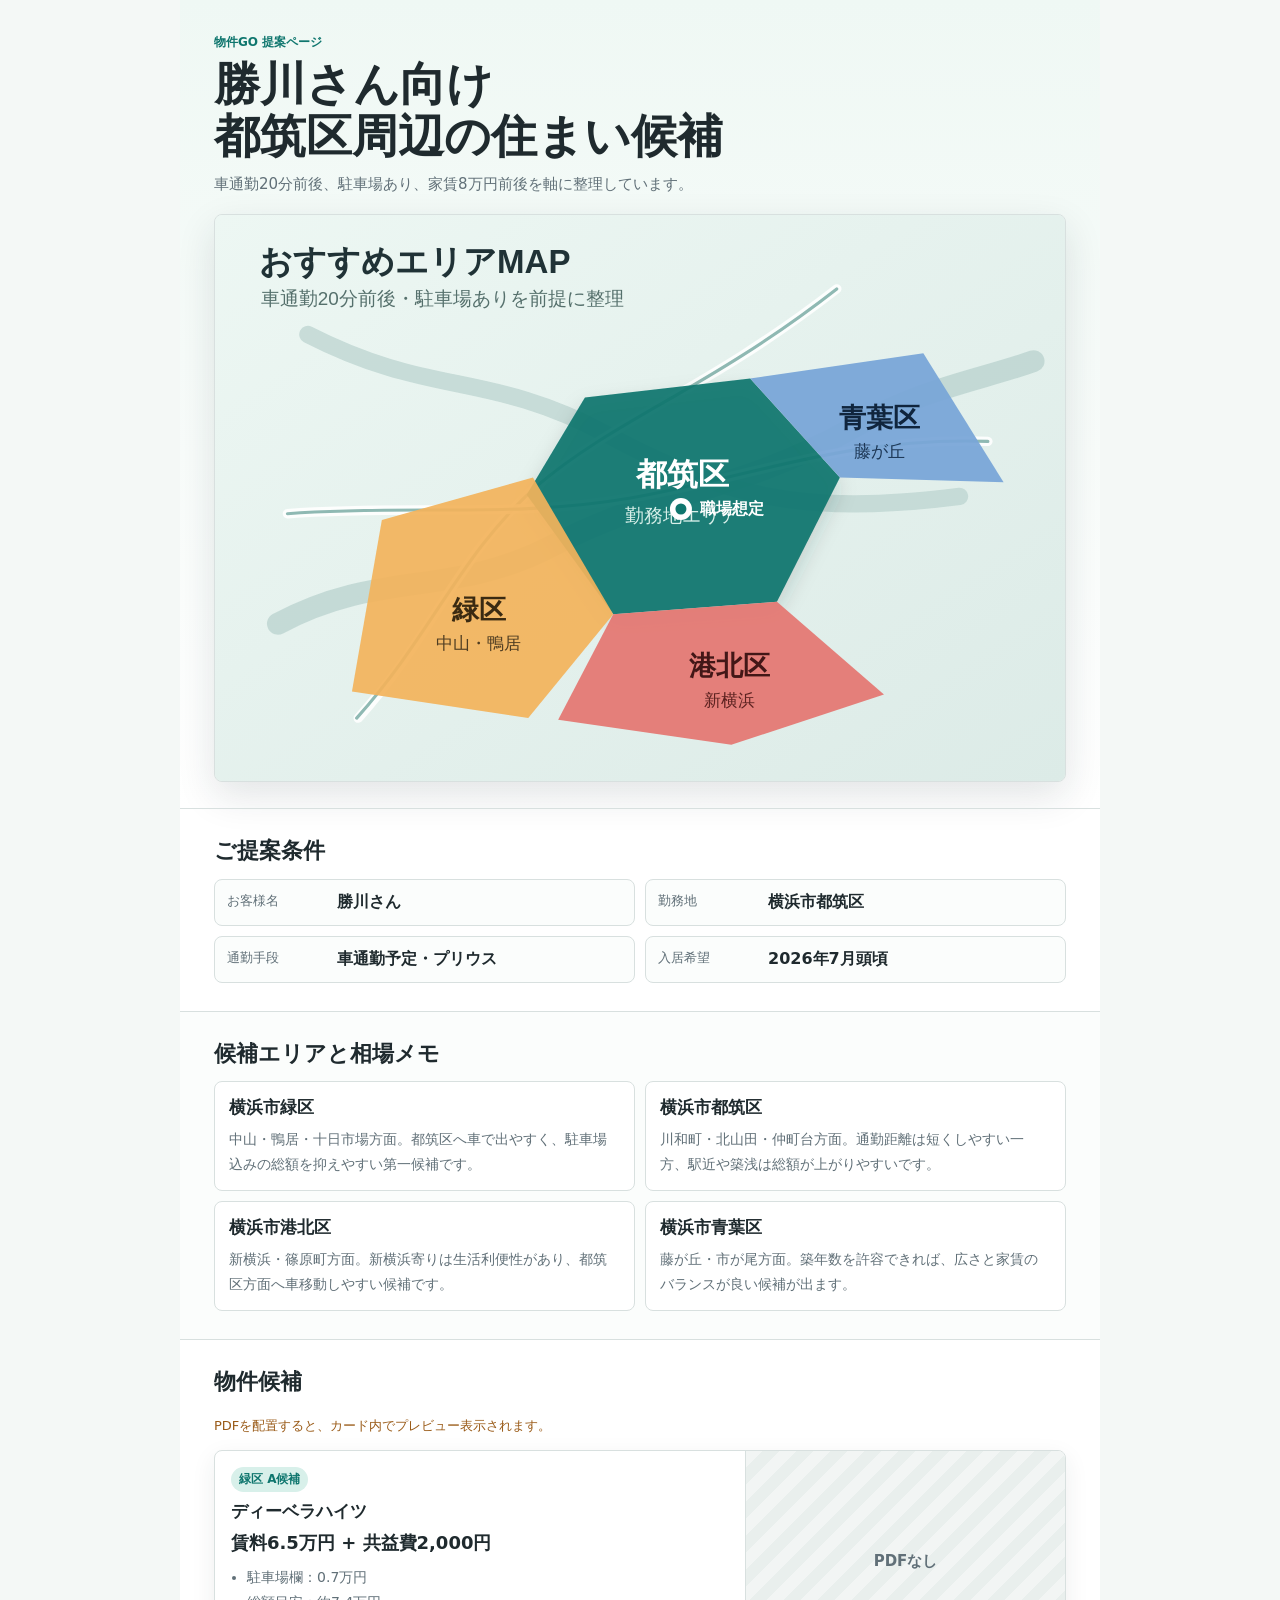
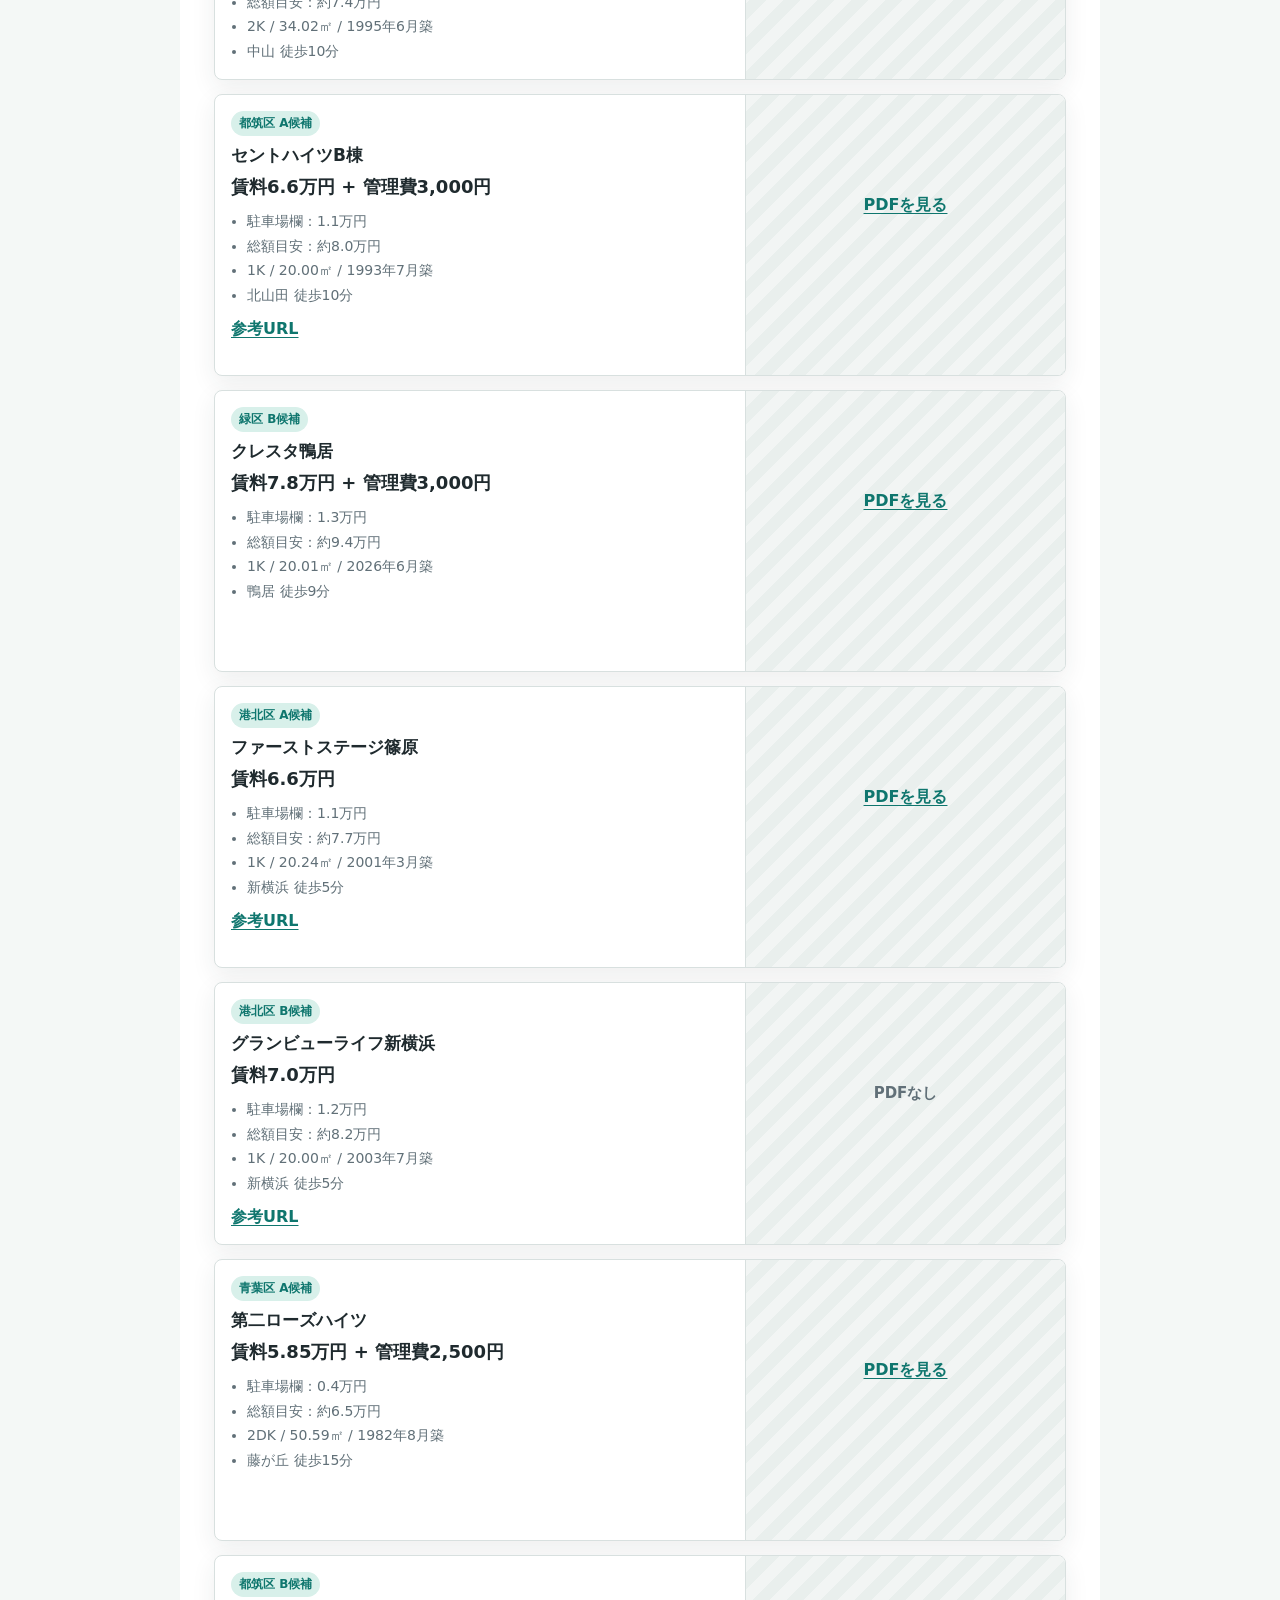
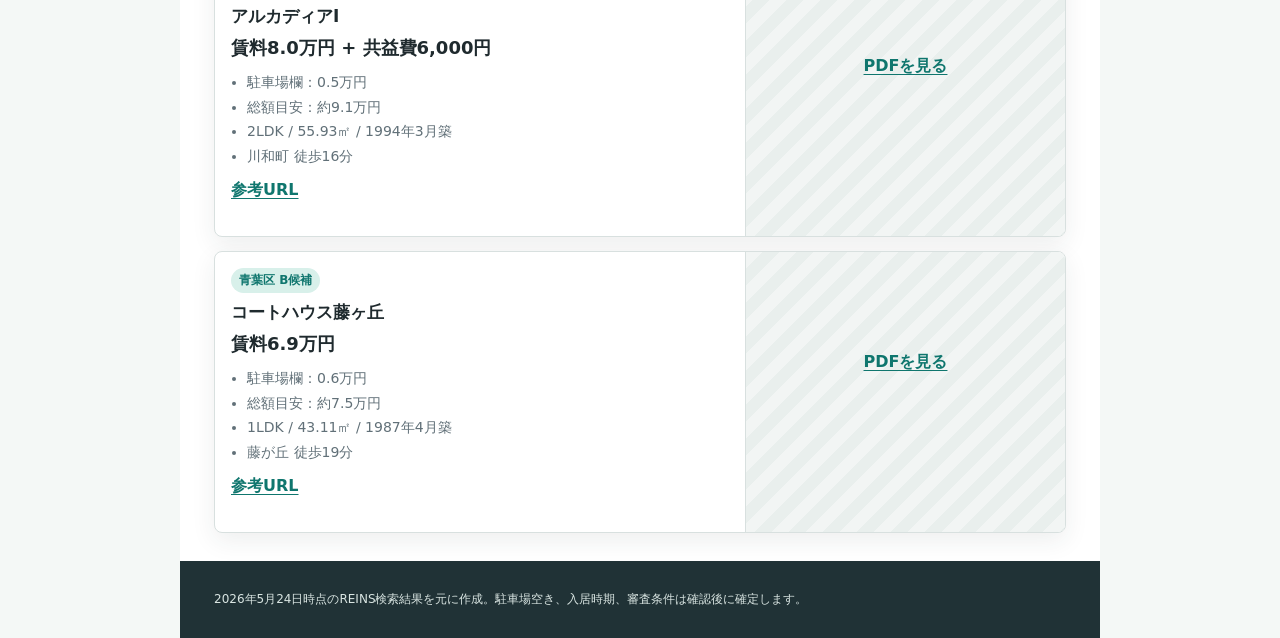
==== index.html @ 859c3dc0 "move proposal page to root" ====
<!doctype html>
<html lang="ja">
  <head>
    <meta charset="utf-8" />
    <meta name="viewport" content="width=device-width, initial-scale=1" />
    <title>勝川さん 物件提案ページ</title>
    <meta
      name="description"
      content="横浜市都筑区勤務予定の勝川さん向け、車通勤・駐車場あり物件の提案ページ。"
    />
    <link rel="stylesheet" href="./styles.css" />
  </head>
  <body>
    <main class="page">
      <header class="hero">
        <div class="hero__copy">
          <p class="eyebrow">物件GO 提案ページ</p>
          <h1>勝川さん向け<br />都筑区周辺の住まい候補</h1>
          <p class="lead">車通勤20分前後、駐車場あり、家賃8万円前後を軸に整理しています。</p>
        </div>
        <img
          class="area-map"
          src="./assets/area-map.svg"
          alt="都筑区を中心に緑区、港北区、青葉区の候補エリアを示した地図"
        />
      </header>

      <section class="summary" aria-labelledby="summary-title">
        <h2 id="summary-title">ご提案条件</h2>
        <dl class="info-grid">
          <div>
            <dt>お客様名</dt>
            <dd>勝川さん</dd>
          </div>
          <div>
            <dt>勤務地</dt>
            <dd>横浜市都筑区</dd>
          </div>
          <div>
            <dt>通勤手段</dt>
            <dd>車通勤予定・プリウス</dd>
          </div>
          <div>
            <dt>入居希望</dt>
            <dd>2026年7月頭頃</dd>
          </div>
        </dl>
      </section>

      <section class="memo" aria-labelledby="area-title">
        <h2 id="area-title">候補エリアと相場メモ</h2>
        <div class="area-list">
          <article>
            <h3>横浜市緑区</h3>
            <p>中山・鴨居・十日市場方面。都筑区へ車で出やすく、駐車場込みの総額を抑えやすい第一候補です。</p>
          </article>
          <article>
            <h3>横浜市都筑区</h3>
            <p>川和町・北山田・仲町台方面。通勤距離は短くしやすい一方、駅近や築浅は総額が上がりやすいです。</p>
          </article>
          <article>
            <h3>横浜市港北区</h3>
            <p>新横浜・篠原町方面。新横浜寄りは生活利便性があり、都筑区方面へ車移動しやすい候補です。</p>
          </article>
          <article>
            <h3>横浜市青葉区</h3>
            <p>藤が丘・市が尾方面。築年数を許容できれば、広さと家賃のバランスが良い候補が出ます。</p>
          </article>
        </div>
      </section>

      <section class="properties" aria-labelledby="properties-title">
        <div class="section-head">
          <h2 id="properties-title">物件候補</h2>
          <p>PDFを配置すると、カード内でプレビュー表示されます。</p>
        </div>

        <div class="property-list">
          <article class="property-card">
            <div class="property-card__body">
              <p class="tag">緑区 A候補</p>
              <h3>ディーベラハイツ</h3>
              <p class="price">賃料6.5万円 + 共益費2,000円</p>
              <ul>
                <li>駐車場欄：0.7万円</li>
                <li>総額目安：約7.4万円</li>
                <li>2K / 34.02㎡ / 1995年6月築</li>
                <li>中山 徒歩10分</li>
              </ul>
            </div>
            <div class="pdf-box">
              <p class="pdf-empty">PDFなし</p>
            </div>
          </article>

          <article class="property-card">
            <div class="property-card__body">
              <p class="tag">都筑区 A候補</p>
              <h3>セントハイツB棟</h3>
              <p class="price">賃料6.6万円 + 管理費3,000円</p>
              <ul>
                <li>駐車場欄：1.1万円</li>
                <li>総額目安：約8.0万円</li>
                <li>1K / 20.00㎡ / 1993年7月築</li>
                <li>北山田 徒歩10分</li>
              </ul>
              <a class="text-link" href="https://www.housecom.jp/room_3394426/">参考URL</a>
            </div>
            <div class="pdf-box">
              <object data="./assets/pdfs/saint-heights-b.pdf" type="application/pdf">
                <a href="./assets/pdfs/saint-heights-b.pdf">PDFを見る</a>
              </object>
            </div>
          </article>

          <article class="property-card">
            <div class="property-card__body">
              <p class="tag">緑区 B候補</p>
              <h3>クレスタ鴨居</h3>
              <p class="price">賃料7.8万円 + 管理費3,000円</p>
              <ul>
                <li>駐車場欄：1.3万円</li>
                <li>総額目安：約9.4万円</li>
                <li>1K / 20.01㎡ / 2026年6月築</li>
                <li>鴨居 徒歩9分</li>
              </ul>
            </div>
            <div class="pdf-box">
              <object data="./assets/pdfs/cresta-kamoi.pdf" type="application/pdf">
                <a href="./assets/pdfs/cresta-kamoi.pdf">PDFを見る</a>
              </object>
            </div>
          </article>

          <article class="property-card">
            <div class="property-card__body">
              <p class="tag">港北区 A候補</p>
              <h3>ファーストステージ篠原</h3>
              <p class="price">賃料6.6万円</p>
              <ul>
                <li>駐車場欄：1.1万円</li>
                <li>総額目安：約7.7万円</li>
                <li>1K / 20.24㎡ / 2001年3月築</li>
                <li>新横浜 徒歩5分</li>
              </ul>
              <a class="text-link" href="https://www.chintaistyle.jp/result/detail-close_714072592343.html">参考URL</a>
            </div>
            <div class="pdf-box">
              <object data="./assets/pdfs/first-stage-shinohara.pdf" type="application/pdf">
                <a href="./assets/pdfs/first-stage-shinohara.pdf">PDFを見る</a>
              </object>
            </div>
          </article>

          <article class="property-card">
            <div class="property-card__body">
              <p class="tag">港北区 B候補</p>
              <h3>グランビューライフ新横浜</h3>
              <p class="price">賃料7.0万円</p>
              <ul>
                <li>駐車場欄：1.2万円</li>
                <li>総額目安：約8.2万円</li>
                <li>1K / 20.00㎡ / 2003年7月築</li>
                <li>新横浜 徒歩5分</li>
              </ul>
              <a class="text-link" href="https://www.next-life.co.jp/rooms/359349/">参考URL</a>
            </div>
            <div class="pdf-box">
              <p class="pdf-empty">PDFなし</p>
            </div>
          </article>

          <article class="property-card">
            <div class="property-card__body">
              <p class="tag">青葉区 A候補</p>
              <h3>第二ローズハイツ</h3>
              <p class="price">賃料5.85万円 + 管理費2,500円</p>
              <ul>
                <li>駐車場欄：0.4万円</li>
                <li>総額目安：約6.5万円</li>
                <li>2DK / 50.59㎡ / 1982年8月築</li>
                <li>藤が丘 徒歩15分</li>
              </ul>
            </div>
            <div class="pdf-box">
              <object data="./assets/pdfs/daini-rose-heights.pdf" type="application/pdf">
                <a href="./assets/pdfs/daini-rose-heights.pdf">PDFを見る</a>
              </object>
            </div>
          </article>

          <article class="property-card">
            <div class="property-card__body">
              <p class="tag">都筑区 B候補</p>
              <h3>アルカディアI</h3>
              <p class="price">賃料8.0万円 + 共益費6,000円</p>
              <ul>
                <li>駐車場欄：0.5万円</li>
                <li>総額目安：約9.1万円</li>
                <li>2LDK / 55.93㎡ / 1994年3月築</li>
                <li>川和町 徒歩16分</li>
              </ul>
              <a class="text-link" href="https://www.next-life.co.jp/articles/66380/">参考URL</a>
            </div>
            <div class="pdf-box">
              <object data="./assets/pdfs/arcadia-i.pdf" type="application/pdf">
                <a href="./assets/pdfs/arcadia-i.pdf">PDFを見る</a>
              </object>
            </div>
          </article>

          <article class="property-card">
            <div class="property-card__body">
              <p class="tag">青葉区 B候補</p>
              <h3>コートハウス藤ヶ丘</h3>
              <p class="price">賃料6.9万円</p>
              <ul>
                <li>駐車場欄：0.6万円</li>
                <li>総額目安：約7.5万円</li>
                <li>1LDK / 43.11㎡ / 1987年4月築</li>
                <li>藤が丘 徒歩19分</li>
              </ul>
              <a class="text-link" href="https://airdoor.jp/building/115232">参考URL</a>
            </div>
            <div class="pdf-box">
              <object data="./assets/pdfs/court-house-fujigaoka.pdf" type="application/pdf">
                <a href="./assets/pdfs/court-house-fujigaoka.pdf">PDFを見る</a>
              </object>
            </div>
          </article>
        </div>
      </section>

      <footer class="footer">
        <p>2026年5月24日時点のREINS検索結果を元に作成。駐車場空き、入居時期、審査条件は確認後に確定します。</p>
      </footer>
    </main>
  </body>
</html>
---- styles.css ----
:root {
  color-scheme: light;
  --ink: #1f2a2e;
  --muted: #617078;
  --line: #d8e0df;
  --paper: #ffffff;
  --wash: #f4f8f6;
  --accent: #0f766e;
  --accent-soft: #d8f0ea;
  --warn: #9a5b18;
  --shadow: 0 14px 38px rgba(24, 45, 48, 0.12);
}

* {
  box-sizing: border-box;
}

html {
  font-family: "Hiragino Sans", "Yu Gothic", "Meiryo", system-ui, sans-serif;
  background: var(--wash);
  color: var(--ink);
}

body {
  margin: 0;
}

a {
  color: var(--accent);
  text-decoration-thickness: 0.08em;
  text-underline-offset: 0.18em;
}

.page {
  width: min(100%, 920px);
  margin: 0 auto;
  background: var(--paper);
  min-height: 100vh;
}

.hero {
  padding: 24px 18px 18px;
  background: linear-gradient(180deg, #eff8f4 0%, #ffffff 100%);
}

.hero__copy {
  margin-bottom: 16px;
}

.eyebrow {
  margin: 0 0 8px;
  color: var(--accent);
  font-size: 12px;
  font-weight: 700;
}

h1,
h2,
h3,
p {
  margin-top: 0;
}

h1 {
  margin-bottom: 10px;
  font-size: clamp(28px, 9vw, 46px);
  line-height: 1.12;
  letter-spacing: 0;
}

h2 {
  margin-bottom: 14px;
  font-size: 22px;
  line-height: 1.25;
  letter-spacing: 0;
}

h3 {
  margin-bottom: 8px;
  font-size: 17px;
  line-height: 1.35;
  letter-spacing: 0;
}

.lead {
  margin-bottom: 0;
  color: var(--muted);
  font-size: 15px;
  line-height: 1.7;
}

.area-map {
  display: block;
  width: 100%;
  height: auto;
  border: 1px solid var(--line);
  border-radius: 8px;
  box-shadow: var(--shadow);
  background: #eef5f2;
}

.summary,
.memo,
.properties,
.footer {
  padding: 22px 18px;
}

.summary {
  border-top: 1px solid var(--line);
}

.info-grid {
  display: grid;
  grid-template-columns: 1fr;
  gap: 10px;
  margin: 0;
}

.info-grid div {
  display: grid;
  grid-template-columns: 98px 1fr;
  gap: 12px;
  padding: 12px;
  border: 1px solid var(--line);
  border-radius: 8px;
  background: #fbfdfc;
}

dt {
  color: var(--muted);
  font-size: 13px;
}

dd {
  margin: 0;
  font-weight: 700;
}

.memo {
  background: #fbfdfc;
  border-top: 1px solid var(--line);
  border-bottom: 1px solid var(--line);
}

.area-list {
  display: grid;
  gap: 10px;
}

.area-list article {
  padding: 14px;
  border: 1px solid var(--line);
  border-radius: 8px;
  background: var(--paper);
}

.area-list p {
  margin-bottom: 0;
  color: var(--muted);
  font-size: 14px;
  line-height: 1.75;
}

.section-head {
  display: grid;
  gap: 6px;
  margin-bottom: 14px;
}

.section-head p {
  margin-bottom: 0;
  color: var(--warn);
  font-size: 13px;
  line-height: 1.6;
}

.property-list {
  display: grid;
  gap: 14px;
}

.property-card {
  overflow: hidden;
  border: 1px solid var(--line);
  border-radius: 8px;
  background: var(--paper);
  box-shadow: 0 8px 24px rgba(32, 52, 54, 0.08);
}

.property-card__body {
  padding: 16px;
}

.tag {
  display: inline-block;
  margin-bottom: 8px;
  padding: 4px 8px;
  border-radius: 999px;
  background: var(--accent-soft);
  color: var(--accent);
  font-size: 12px;
  font-weight: 700;
}

.price {
  margin-bottom: 10px;
  font-size: 18px;
  font-weight: 800;
}

ul {
  margin: 0;
  padding-left: 1.15em;
  color: var(--muted);
  font-size: 14px;
  line-height: 1.75;
}

.text-link {
  display: inline-block;
  margin-top: 12px;
  font-weight: 700;
}

.pdf-box {
  min-height: 220px;
  border-top: 1px solid var(--line);
  background: repeating-linear-gradient(
    135deg,
    #f2f5f4,
    #f2f5f4 12px,
    #e9efed 12px,
    #e9efed 24px
  );
}

.pdf-box object {
  display: block;
  width: 100%;
  height: 260px;
}

.pdf-box a {
  display: grid;
  min-height: 220px;
  place-items: center;
  padding: 16px;
  text-align: center;
  font-weight: 700;
}

.pdf-empty {
  display: grid;
  min-height: 220px;
  margin: 0;
  place-items: center;
  color: var(--muted);
  font-size: 15px;
  font-weight: 800;
}

.footer {
  background: #203236;
  color: #d9e5e2;
}

.footer p {
  margin-bottom: 0;
  font-size: 12px;
  line-height: 1.7;
}

@media (min-width: 720px) {
  .hero {
    padding: 34px 34px 26px;
  }

  .summary,
  .memo,
  .properties,
  .footer {
    padding: 28px 34px;
  }

  .info-grid {
    grid-template-columns: repeat(2, 1fr);
  }

  .area-list {
    grid-template-columns: repeat(2, 1fr);
  }

  .property-card {
    display: grid;
    grid-template-columns: minmax(0, 1fr) 320px;
  }

  .pdf-box {
    border-top: 0;
    border-left: 1px solid var(--line);
  }

  .pdf-box object {
    height: 100%;
    min-height: 280px;
  }
}
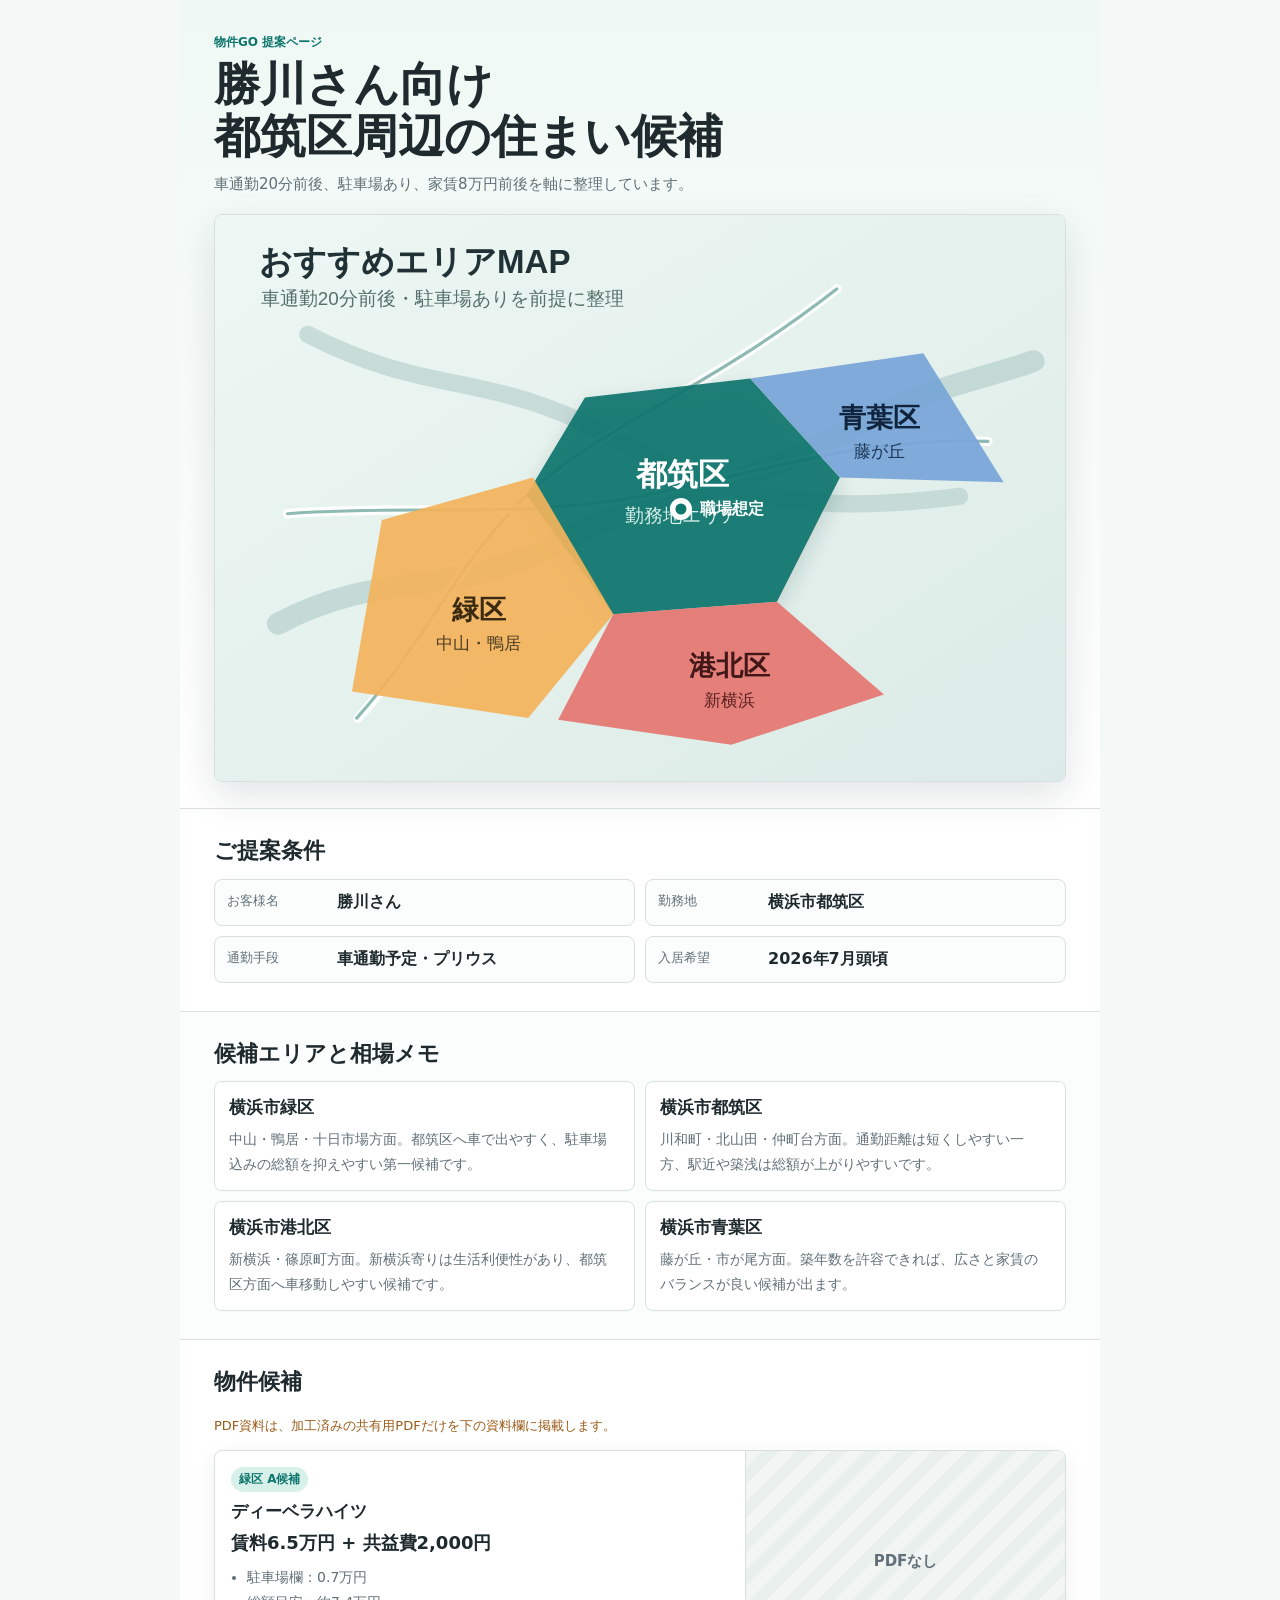
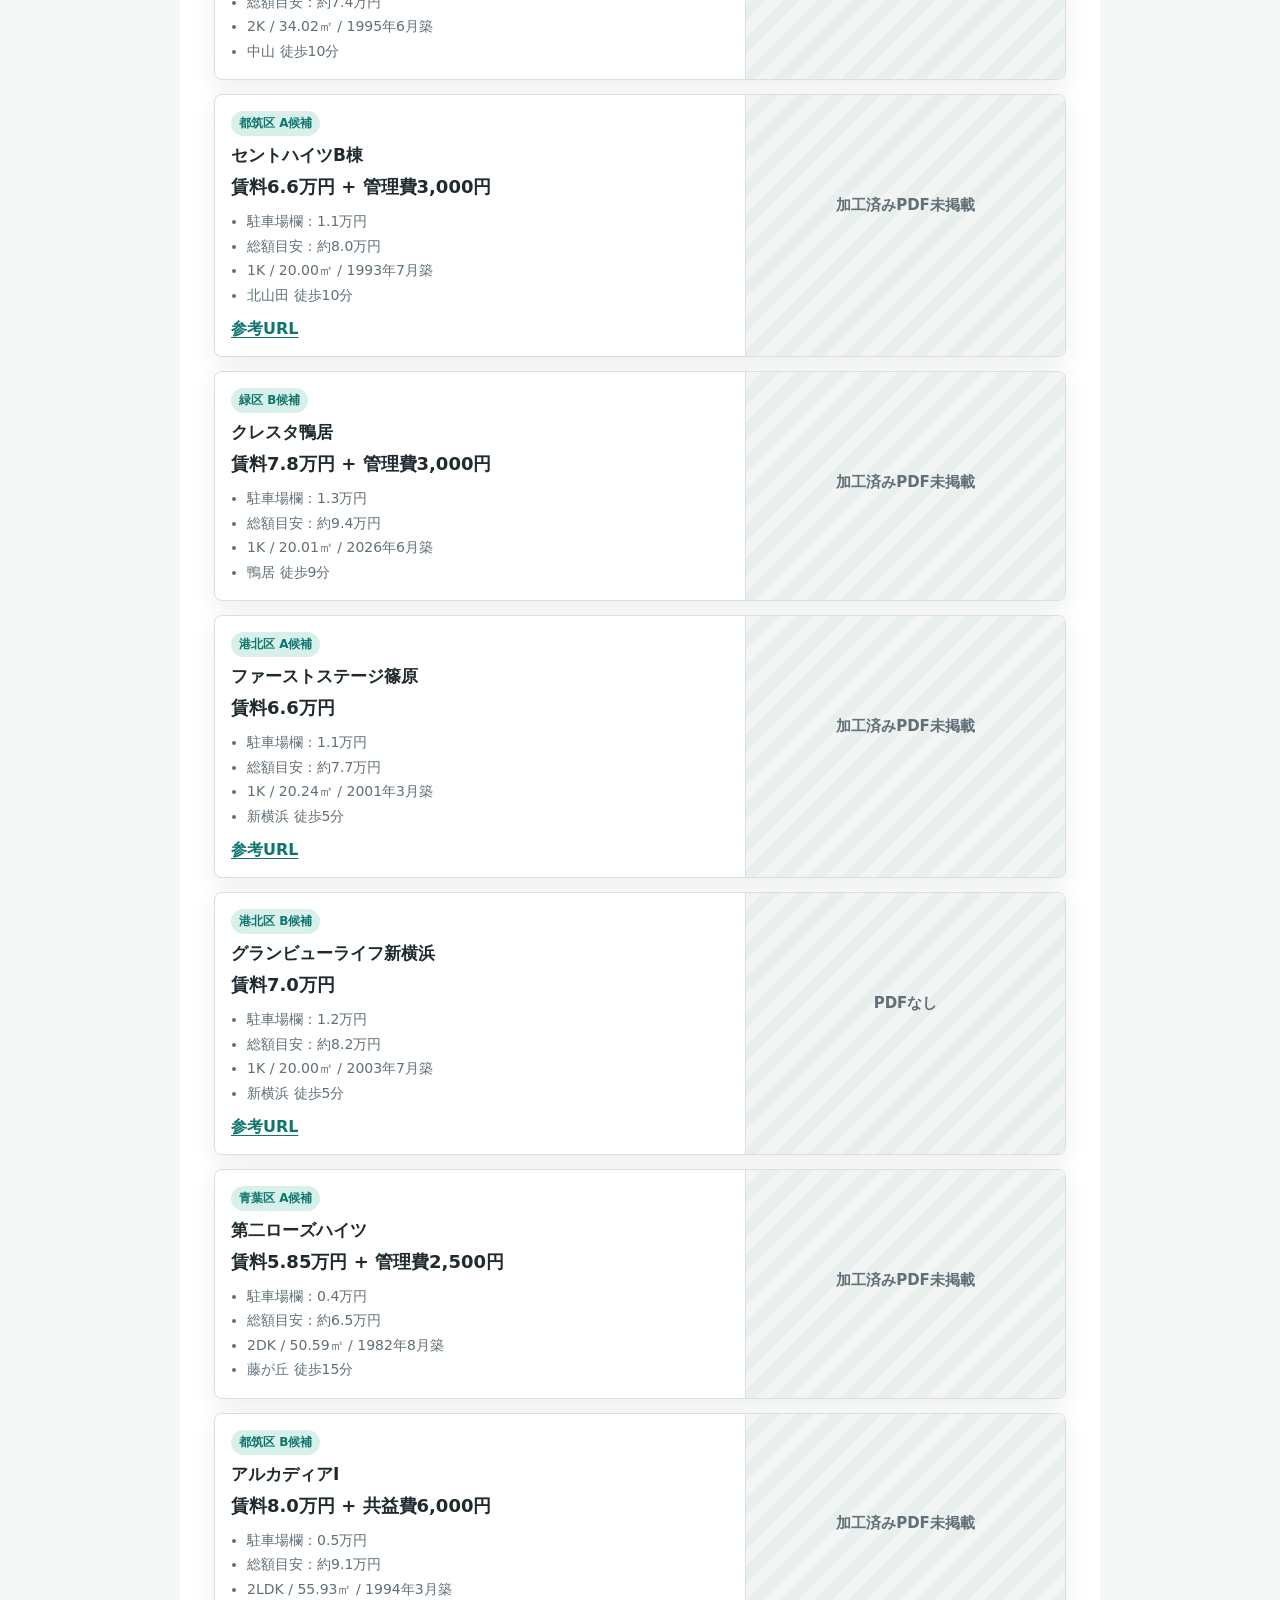
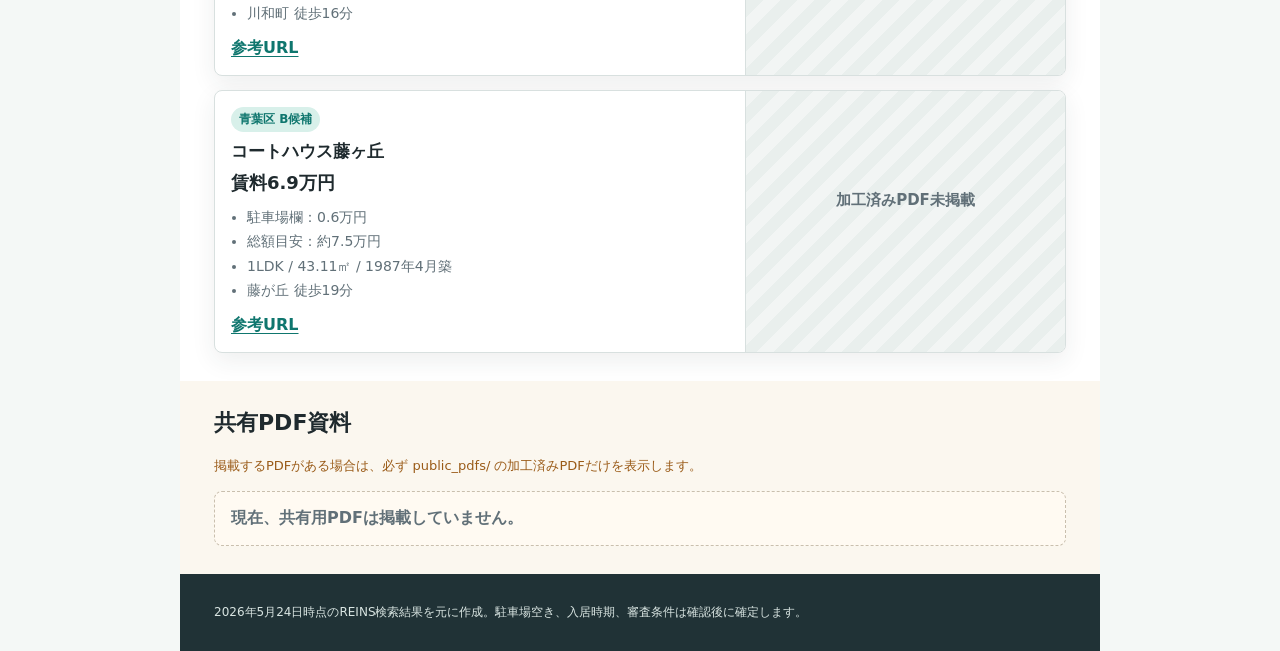
==== commit 7f158119: "connect proposal page to public pdf workflow" ====
--- a/index.html
+++ b/index.html
@@ -72,7 +72,7 @@
       <section class="properties" aria-labelledby="properties-title">
         <div class="section-head">
           <h2 id="properties-title">物件候補</h2>
-          <p>PDFを配置すると、カード内でプレビュー表示されます。</p>
+          <p>PDF資料は、加工済みの共有用PDFだけを下の資料欄に掲載します。</p>
         </div>
 
         <div class="property-list">
@@ -107,9 +107,7 @@
               <a class="text-link" href="https://www.housecom.jp/room_3394426/">参考URL</a>
             </div>
             <div class="pdf-box">
-              <object data="./assets/pdfs/saint-heights-b.pdf" type="application/pdf">
-                <a href="./assets/pdfs/saint-heights-b.pdf">PDFを見る</a>
-              </object>
+              <p class="pdf-empty">加工済みPDF未掲載</p>
             </div>
           </article>
 
@@ -126,9 +124,7 @@
               </ul>
             </div>
             <div class="pdf-box">
-              <object data="./assets/pdfs/cresta-kamoi.pdf" type="application/pdf">
-                <a href="./assets/pdfs/cresta-kamoi.pdf">PDFを見る</a>
-              </object>
+              <p class="pdf-empty">加工済みPDF未掲載</p>
             </div>
           </article>
 
@@ -146,9 +142,7 @@
               <a class="text-link" href="https://www.chintaistyle.jp/result/detail-close_714072592343.html">参考URL</a>
             </div>
             <div class="pdf-box">
-              <object data="./assets/pdfs/first-stage-shinohara.pdf" type="application/pdf">
-                <a href="./assets/pdfs/first-stage-shinohara.pdf">PDFを見る</a>
-              </object>
+              <p class="pdf-empty">加工済みPDF未掲載</p>
             </div>
           </article>
 
@@ -183,9 +177,7 @@
               </ul>
             </div>
             <div class="pdf-box">
-              <object data="./assets/pdfs/daini-rose-heights.pdf" type="application/pdf">
-                <a href="./assets/pdfs/daini-rose-heights.pdf">PDFを見る</a>
-              </object>
+              <p class="pdf-empty">加工済みPDF未掲載</p>
             </div>
           </article>
 
@@ -203,9 +195,7 @@
               <a class="text-link" href="https://www.next-life.co.jp/articles/66380/">参考URL</a>
             </div>
             <div class="pdf-box">
-              <object data="./assets/pdfs/arcadia-i.pdf" type="application/pdf">
-                <a href="./assets/pdfs/arcadia-i.pdf">PDFを見る</a>
-              </object>
+              <p class="pdf-empty">加工済みPDF未掲載</p>
             </div>
           </article>
 
@@ -223,11 +213,31 @@
               <a class="text-link" href="https://airdoor.jp/building/115232">参考URL</a>
             </div>
             <div class="pdf-box">
-              <object data="./assets/pdfs/court-house-fujigaoka.pdf" type="application/pdf">
-                <a href="./assets/pdfs/court-house-fujigaoka.pdf">PDFを見る</a>
-              </object>
-            </div>
-          </article>
+              <p class="pdf-empty">加工済みPDF未掲載</p>
+            </div>
+          </article>
+        </div>
+      </section>
+
+      <section class="shared-pdfs" aria-labelledby="shared-pdfs-title">
+        <div class="section-head">
+          <h2 id="shared-pdfs-title">共有PDF資料</h2>
+          <p>掲載するPDFがある場合は、必ず public_pdfs/ の加工済みPDFだけを表示します。</p>
+        </div>
+
+        <div class="pdf-list" aria-label="共有PDF一覧">
+          <p class="pdf-list__empty">現在、共有用PDFは掲載していません。</p>
+
+          <!--
+          PDFを掲載する場合の形:
+          <article class="pdf-card">
+            <div>
+              <h3>物件資料タイトル</h3>
+              <p>お客様に伝えたい補足コメントを入れます。</p>
+            </div>
+            <a class="pdf-button" href="./public_pdfs/加工済みPDF名.pdf" target="_blank" rel="noopener">PDFを見る</a>
+          </article>
+          -->
         </div>
       </section>
 
--- a/styles.css
+++ b/styles.css
@@ -260,6 +260,61 @@
   font-weight: 800;
 }
 
+.shared-pdfs {
+  background: #fbf7ef;
+}
+
+.pdf-list {
+  display: grid;
+  gap: 12px;
+}
+
+.pdf-list__empty {
+  margin: 0;
+  padding: 16px;
+  border: 1px dashed #c9bfae;
+  border-radius: 8px;
+  background: #fffaf2;
+  color: var(--muted);
+  font-weight: 700;
+}
+
+.pdf-card {
+  display: grid;
+  gap: 12px;
+  padding: 16px;
+  border: 1px solid var(--line);
+  border-radius: 8px;
+  background: var(--paper);
+}
+
+.pdf-card h3 {
+  margin-bottom: 6px;
+}
+
+.pdf-card p {
+  margin: 0;
+  color: var(--muted);
+  line-height: 1.65;
+}
+
+.pdf-button {
+  display: inline-flex;
+  min-height: 44px;
+  align-items: center;
+  justify-content: center;
+  justify-self: start;
+  padding: 0 16px;
+  border-radius: 8px;
+  background: var(--accent);
+  color: #ffffff;
+  font-weight: 800;
+}
+
+.pdf-button:hover {
+  color: #ffffff;
+}
+
 .footer {
   background: #203236;
   color: #d9e5e2;
@@ -279,6 +334,7 @@
   .summary,
   .memo,
   .properties,
+  .shared-pdfs,
   .footer {
     padding: 28px 34px;
   }
@@ -305,4 +361,9 @@
     height: 100%;
     min-height: 280px;
   }
-}
+
+  .pdf-card {
+    grid-template-columns: minmax(0, 1fr) auto;
+    align-items: center;
+  }
+}
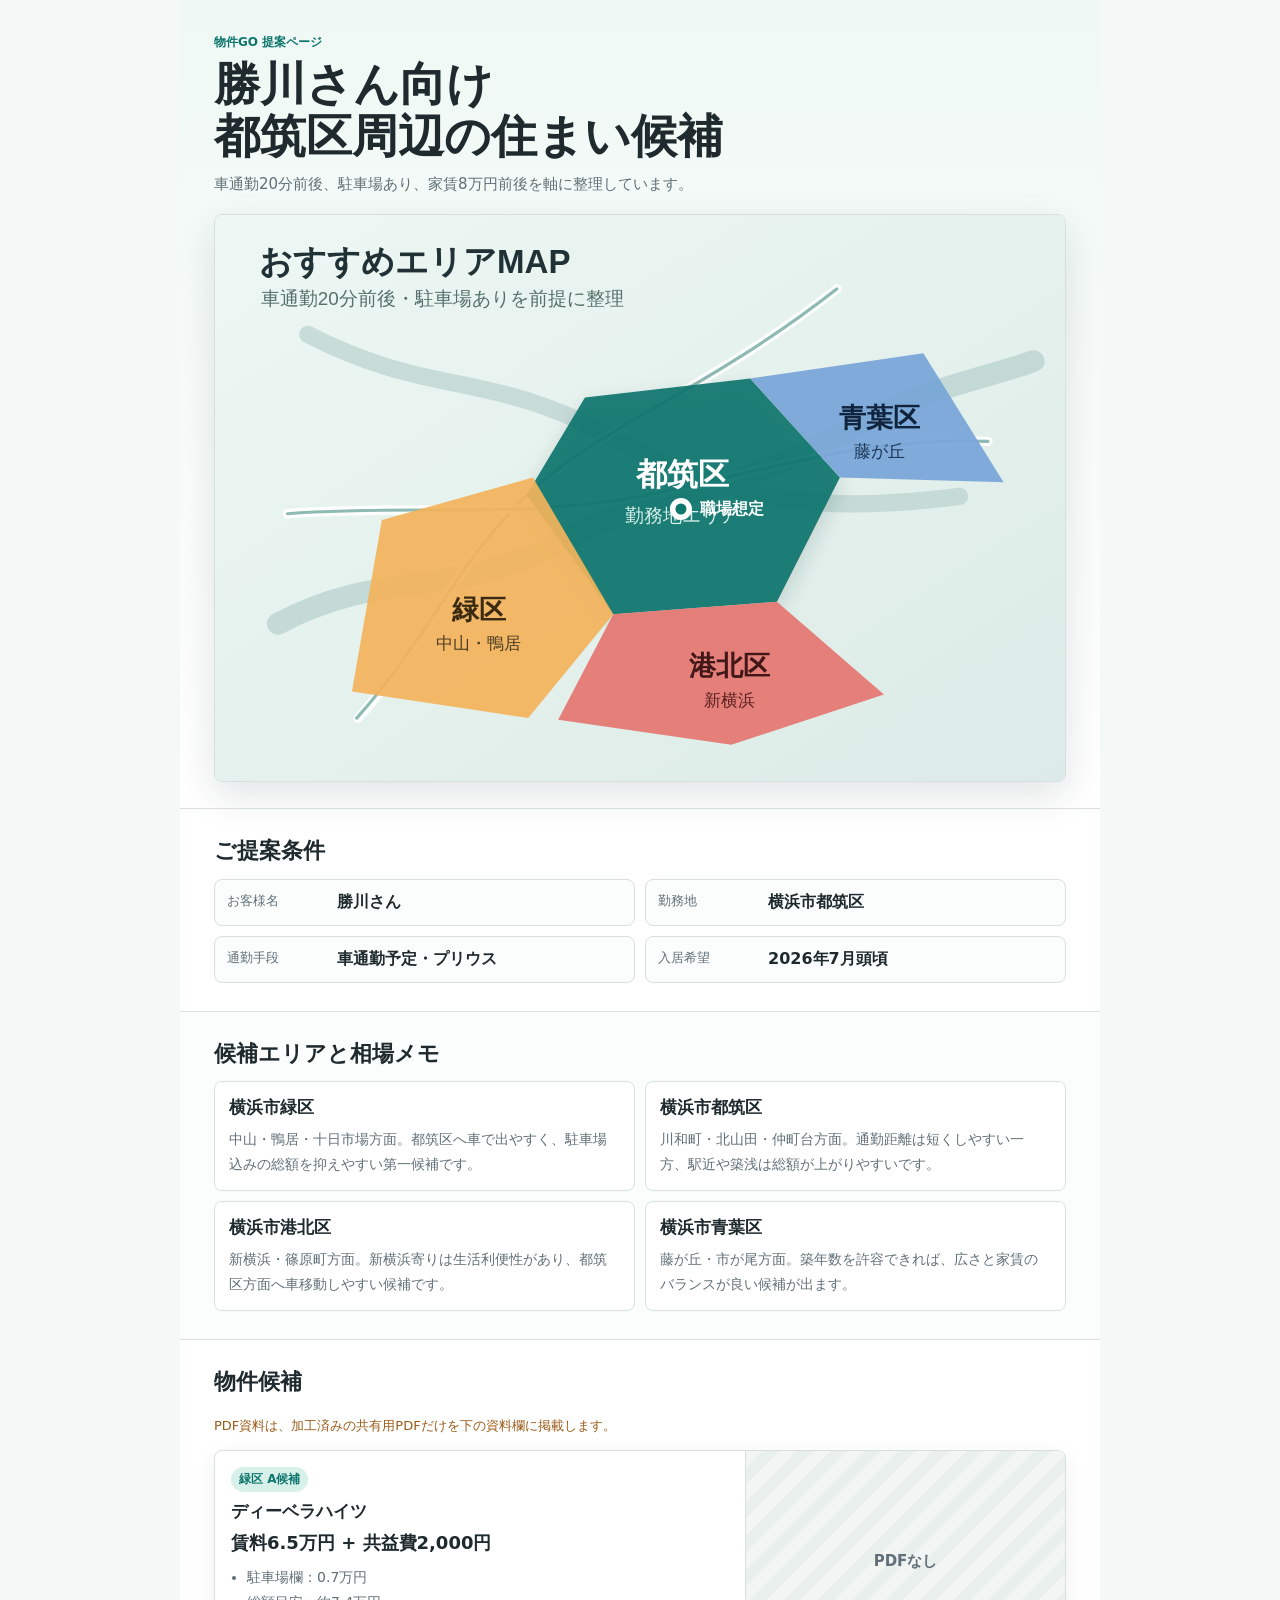
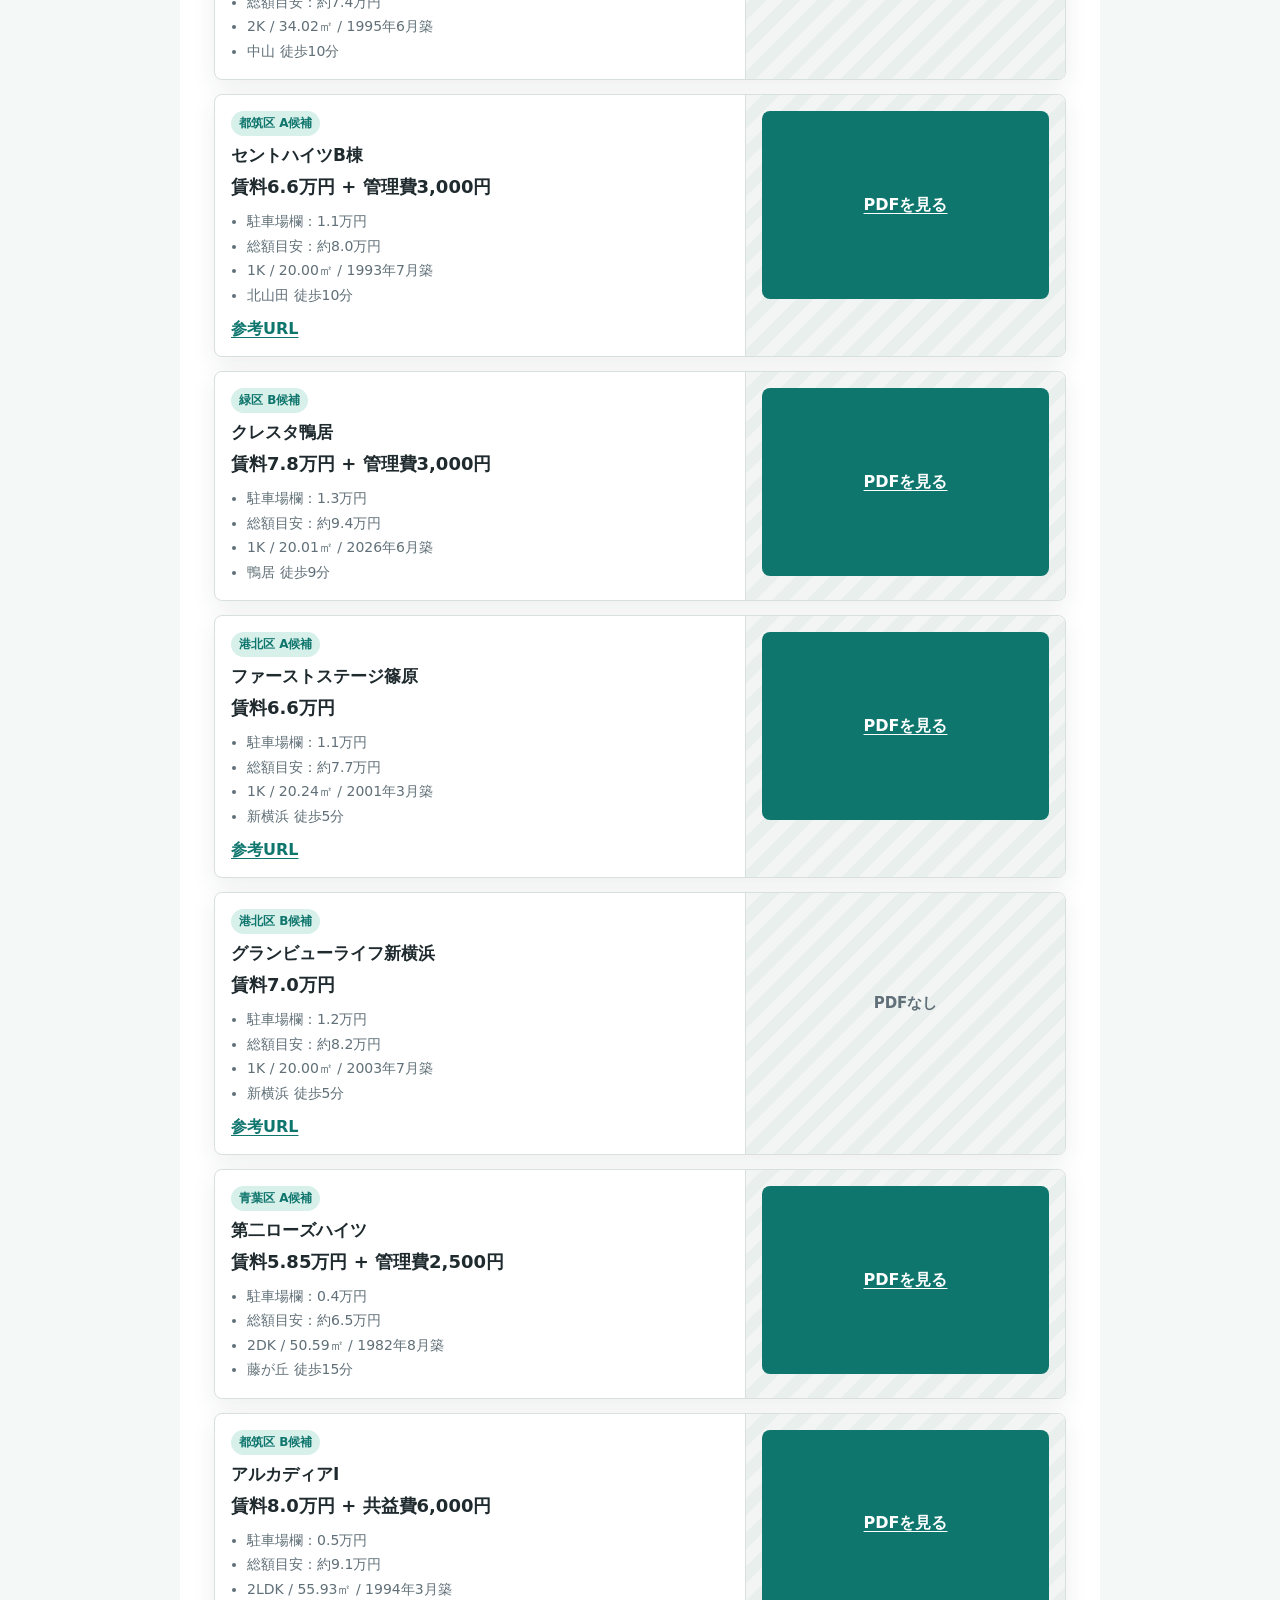
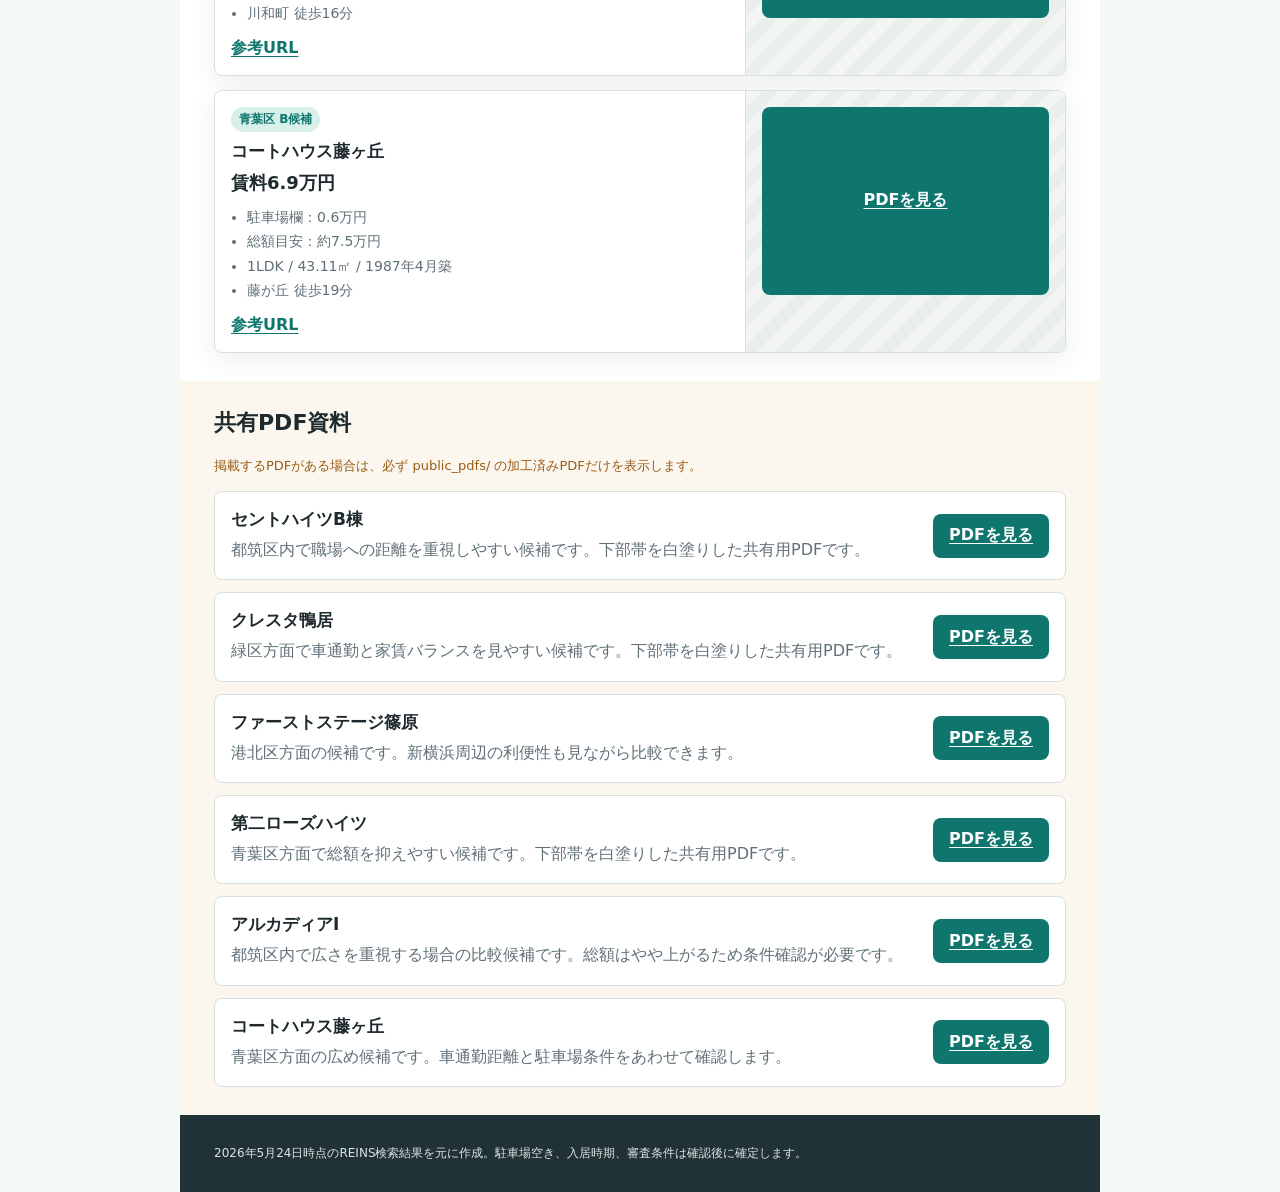
==== commit ebcb4473: "update proposal page" ====
--- a/index.html
+++ b/index.html
@@ -107,7 +107,7 @@
               <a class="text-link" href="https://www.housecom.jp/room_3394426/">参考URL</a>
             </div>
             <div class="pdf-box">
-              <p class="pdf-empty">加工済みPDF未掲載</p>
+              <a class="pdf-button pdf-button--box" href="./public_pdfs/saint-heights-b_お客様共有用.pdf" target="_blank" rel="noopener">PDFを見る</a>
             </div>
           </article>
 
@@ -124,7 +124,7 @@
               </ul>
             </div>
             <div class="pdf-box">
-              <p class="pdf-empty">加工済みPDF未掲載</p>
+              <a class="pdf-button pdf-button--box" href="./public_pdfs/cresta-kamoi_お客様共有用.pdf" target="_blank" rel="noopener">PDFを見る</a>
             </div>
           </article>
 
@@ -142,7 +142,7 @@
               <a class="text-link" href="https://www.chintaistyle.jp/result/detail-close_714072592343.html">参考URL</a>
             </div>
             <div class="pdf-box">
-              <p class="pdf-empty">加工済みPDF未掲載</p>
+              <a class="pdf-button pdf-button--box" href="./public_pdfs/first-stage-shinohara_お客様共有用.pdf" target="_blank" rel="noopener">PDFを見る</a>
             </div>
           </article>
 
@@ -177,7 +177,7 @@
               </ul>
             </div>
             <div class="pdf-box">
-              <p class="pdf-empty">加工済みPDF未掲載</p>
+              <a class="pdf-button pdf-button--box" href="./public_pdfs/daini-rose-heights_お客様共有用.pdf" target="_blank" rel="noopener">PDFを見る</a>
             </div>
           </article>
 
@@ -195,7 +195,7 @@
               <a class="text-link" href="https://www.next-life.co.jp/articles/66380/">参考URL</a>
             </div>
             <div class="pdf-box">
-              <p class="pdf-empty">加工済みPDF未掲載</p>
+              <a class="pdf-button pdf-button--box" href="./public_pdfs/arcadia-i_お客様共有用.pdf" target="_blank" rel="noopener">PDFを見る</a>
             </div>
           </article>
 
@@ -213,7 +213,7 @@
               <a class="text-link" href="https://airdoor.jp/building/115232">参考URL</a>
             </div>
             <div class="pdf-box">
-              <p class="pdf-empty">加工済みPDF未掲載</p>
+              <a class="pdf-button pdf-button--box" href="./public_pdfs/court-house-fujigaoka_お客様共有用.pdf" target="_blank" rel="noopener">PDFを見る</a>
             </div>
           </article>
         </div>
@@ -226,18 +226,53 @@
         </div>
 
         <div class="pdf-list" aria-label="共有PDF一覧">
-          <p class="pdf-list__empty">現在、共有用PDFは掲載していません。</p>
-
-          <!--
-          PDFを掲載する場合の形:
-          <article class="pdf-card">
-            <div>
-              <h3>物件資料タイトル</h3>
-              <p>お客様に伝えたい補足コメントを入れます。</p>
-            </div>
-            <a class="pdf-button" href="./public_pdfs/加工済みPDF名.pdf" target="_blank" rel="noopener">PDFを見る</a>
-          </article>
-          -->
+          <article class="pdf-card">
+            <div>
+              <h3>セントハイツB棟</h3>
+              <p>都筑区内で職場への距離を重視しやすい候補です。下部帯を白塗りした共有用PDFです。</p>
+            </div>
+            <a class="pdf-button" href="./public_pdfs/saint-heights-b_お客様共有用.pdf" target="_blank" rel="noopener">PDFを見る</a>
+          </article>
+
+          <article class="pdf-card">
+            <div>
+              <h3>クレスタ鴨居</h3>
+              <p>緑区方面で車通勤と家賃バランスを見やすい候補です。下部帯を白塗りした共有用PDFです。</p>
+            </div>
+            <a class="pdf-button" href="./public_pdfs/cresta-kamoi_お客様共有用.pdf" target="_blank" rel="noopener">PDFを見る</a>
+          </article>
+
+          <article class="pdf-card">
+            <div>
+              <h3>ファーストステージ篠原</h3>
+              <p>港北区方面の候補です。新横浜周辺の利便性も見ながら比較できます。</p>
+            </div>
+            <a class="pdf-button" href="./public_pdfs/first-stage-shinohara_お客様共有用.pdf" target="_blank" rel="noopener">PDFを見る</a>
+          </article>
+
+          <article class="pdf-card">
+            <div>
+              <h3>第二ローズハイツ</h3>
+              <p>青葉区方面で総額を抑えやすい候補です。下部帯を白塗りした共有用PDFです。</p>
+            </div>
+            <a class="pdf-button" href="./public_pdfs/daini-rose-heights_お客様共有用.pdf" target="_blank" rel="noopener">PDFを見る</a>
+          </article>
+
+          <article class="pdf-card">
+            <div>
+              <h3>アルカディアI</h3>
+              <p>都筑区内で広さを重視する場合の比較候補です。総額はやや上がるため条件確認が必要です。</p>
+            </div>
+            <a class="pdf-button" href="./public_pdfs/arcadia-i_お客様共有用.pdf" target="_blank" rel="noopener">PDFを見る</a>
+          </article>
+
+          <article class="pdf-card">
+            <div>
+              <h3>コートハウス藤ヶ丘</h3>
+              <p>青葉区方面の広め候補です。車通勤距離と駐車場条件をあわせて確認します。</p>
+            </div>
+            <a class="pdf-button" href="./public_pdfs/court-house-fujigaoka_お客様共有用.pdf" target="_blank" rel="noopener">PDFを見る</a>
+          </article>
         </div>
       </section>
 
--- a/styles.css
+++ b/styles.css
@@ -315,6 +315,17 @@
   color: #ffffff;
 }
 
+.pdf-box .pdf-button--box {
+  display: grid;
+  width: calc(100% - 32px);
+  min-height: 188px;
+  margin: 16px;
+  place-items: center;
+  border-radius: 8px;
+  background: var(--accent);
+  color: #ffffff;
+}
+
 .footer {
   background: #203236;
   color: #d9e5e2;
